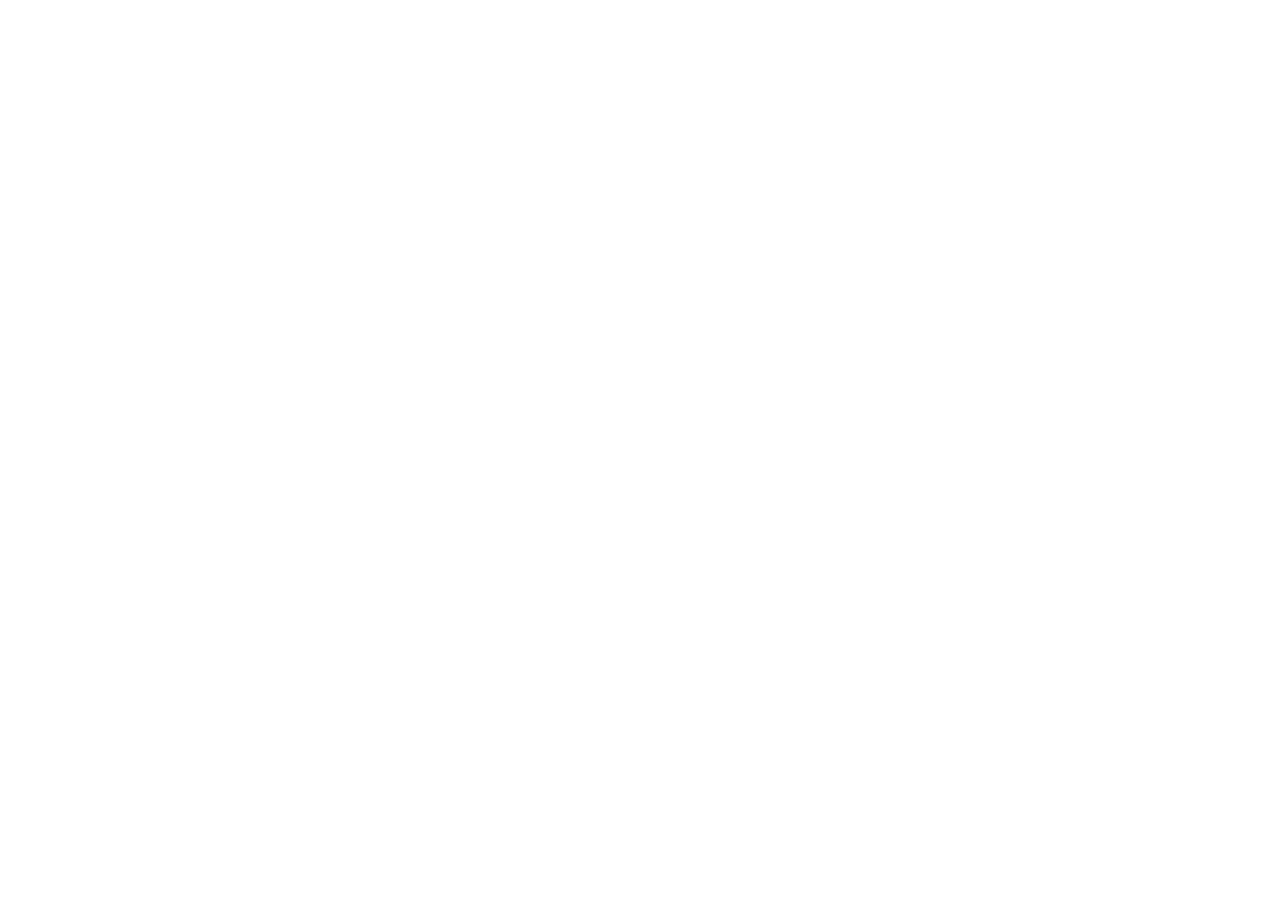
==== culture.html @ 59ae93e3 "JapaneseTourist" ====
<!doctype html>
<html lang="en">
  <head>
    <meta charset="UTF-8" />
    <meta name="viewport" content="width=device-width, initial-scale=1.0" />
    <title>JapaneseTourist || Japanese Culture</title>
  </head>
  <body></body>
</html>
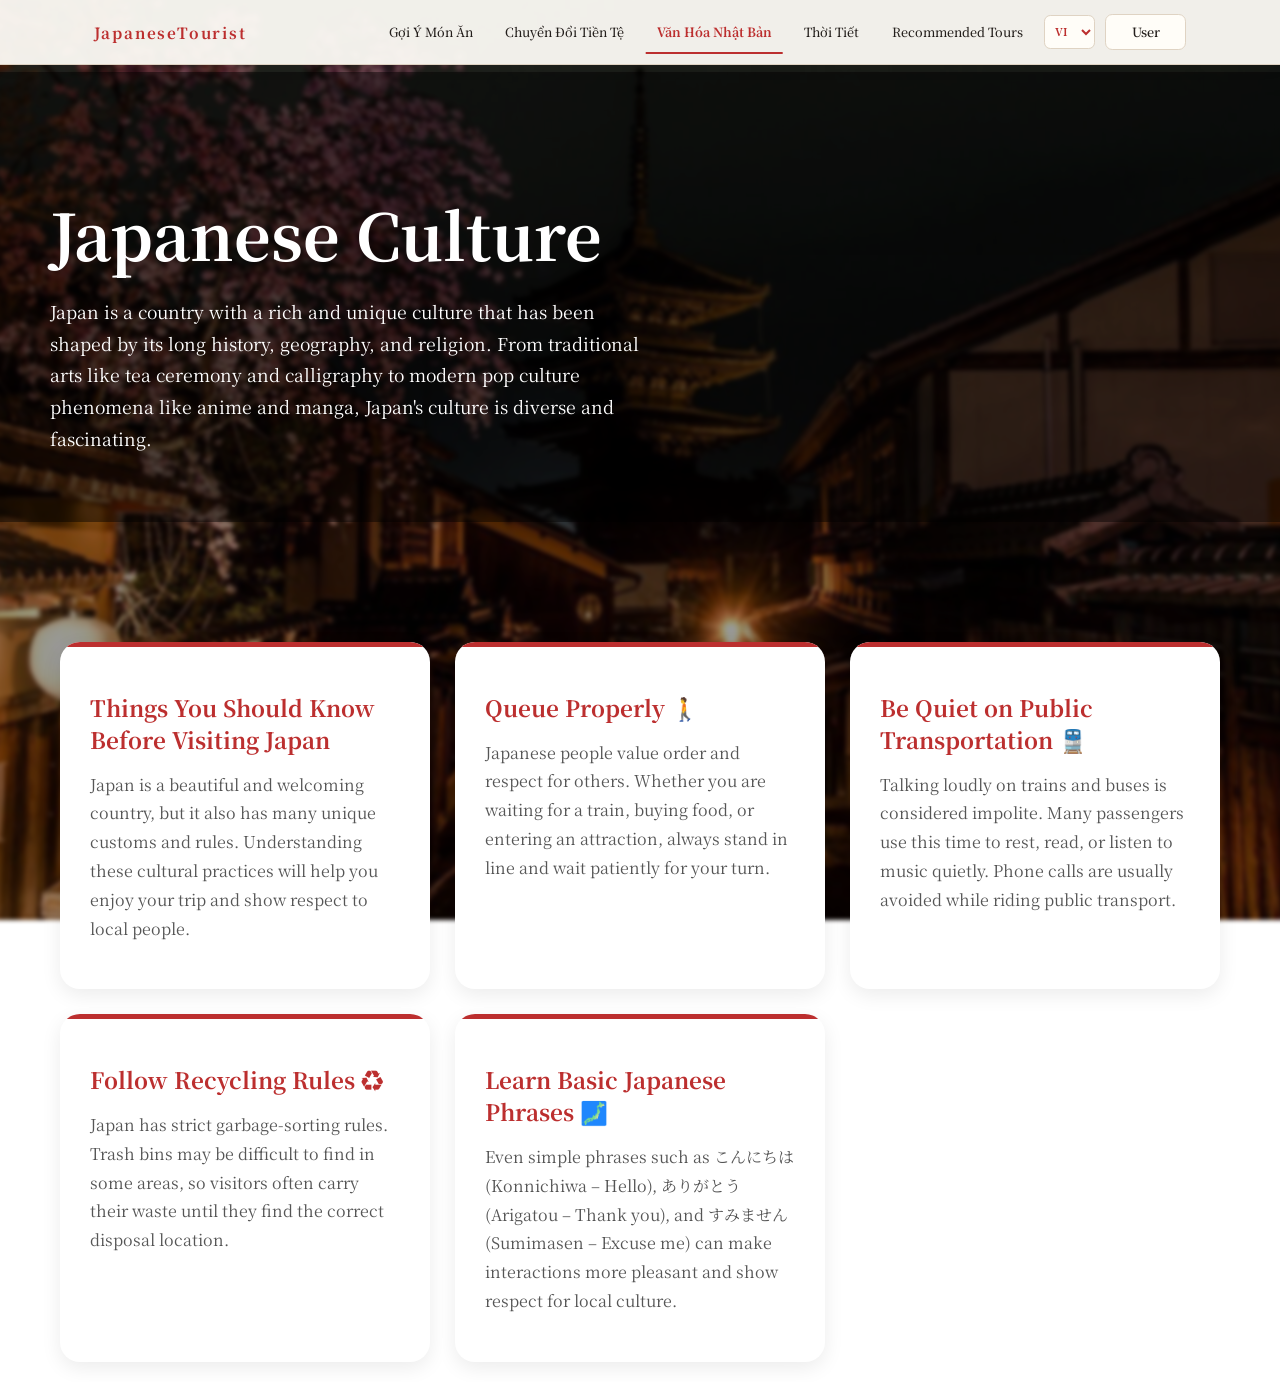
==== commit 225ae185: "JapaneseTourist" ====
--- a/culture.html
+++ b/culture.html
@@ -4,6 +4,152 @@
     <meta charset="UTF-8" />
     <meta name="viewport" content="width=device-width, initial-scale=1.0" />
     <title>JapaneseTourist || Japanese Culture</title>
+    <link rel="stylesheet" href="css/style.css" />
+    <link rel="stylesheet" href="css/culture.css" />
   </head>
-  <body></body>
+  <body>
+    <nav>
+      <a class="brand" href="index.html">JapaneseTourist</a>
+      <a class="btn1" href="food.html" id="foodRcm" data-translate="foodRcm"
+        >Food Recommendations</a
+      >
+      <a
+        class="btn1"
+        href="currency.html"
+        id="currencyBtn"
+        data-translate="currencyBtn"
+        >Currency Converter</a
+      >
+      <a
+        class="btn1"
+        href="culture.html"
+        id="cultureBtn"
+        data-translate="cultureBtn"
+        >Japanese Culture</a
+      >
+      <a
+        class="btn1"
+        href="weather.html"
+        id="weatherBtn"
+        data-translate="weatherBtn"
+        >Weather</a
+      >
+
+      <a
+        class="btn1"
+        href="recommended.html"
+        id="rcmBtn"
+        data-translate="rcmBtn"
+        >Recommended Tours</a
+      >
+
+      <label class="language-picker" for="language-select">
+        <span class="sr-only">Chọn ngôn ngữ</span>
+        <select id="language-select" aria-label="Chọn ngôn ngữ">
+          <option value="vi">VI</option>
+          <option value="ja">JP</option>
+          <option value="en">EN</option>
+        </select>
+      </label>
+
+      <div class="user-menu">
+        <div class="user" id="currentUser">User</div>
+
+        <button id="logoutBtn" style="display: none">Đăng xuất</button>
+      </div>
+    </nav>
+    <div class="culture-opn">
+      <video autoplay muted loop playsinline>
+        <source src="css/culture.mp4" type="video/mp4" />
+      </video>
+      <div class="opn-content">
+        <h1 data-translate="cultureTitle">Japanese Culture</h1>
+        <p data-translate="cultureDescription">
+          Japan is a country with a rich and unique culture that has been shaped
+          by its long history, geography, and religion. From traditional arts
+          like tea ceremony and calligraphy to modern pop culture phenomena like
+          anime and manga, Japan's culture is diverse and fascinating.
+        </p>
+      </div>
+    </div>
+    <section class="culture">
+      <div class="fact">
+        <h1 data-translate="cultureH1">
+          Things You Should Know Before Visiting Japan
+        </h1>
+        <p data-translate="cultureP1">
+          Japan is a beautiful and welcoming country, but it also has many
+          unique customs and rules. Understanding these cultural practices will
+          help you enjoy your trip and show respect to local people.
+        </p>
+      </div>
+      <div class="fact">
+        <h1 data-translate="cultureH2">Queue Properly 🚶</h1>
+        <p data-translate="cultureP2">
+          Japanese people value order and respect for others. Whether you are
+          waiting for a train, buying food, or entering an attraction, always
+          stand in line and wait patiently for your turn.
+        </p>
+      </div>
+      <div class="fact">
+        <h1 data-translate="cultureH2">Be Quiet on Public Transportation 🚆</h1>
+        <p data-translate="cultureP2">
+          Talking loudly on trains and buses is considered impolite. Many
+          passengers use this time to rest, read, or listen to music quietly.
+          Phone calls are usually avoided while riding public transport.
+        </p>
+      </div>
+      <div class="fact">
+        <h1 data-translate="cultureH2">Follow Recycling Rules ♻️</h1>
+        <p data-translate="cultureP2">
+          Japan has strict garbage-sorting rules. Trash bins may be difficult to
+          find in some areas, so visitors often carry their waste until they
+          find the correct disposal location.
+        </p>
+      </div>
+      <div class="fact">
+        <h1 data-translate="cultureH2">Learn Basic Japanese Phrases 🗾</h1>
+        <p data-translate="cultureP2">
+          Even simple phrases such as こんにちは (Konnichiwa – Hello),
+          ありがとう (Arigatou – Thank you), and すみません (Sumimasen – Excuse
+          me) can make interactions more pleasant and show respect for local
+          culture.
+        </p>
+      </div>
+    </section>
+    <script src="js/index.js" defer></script>
+    <script>
+      // Chatbase integration
+      (function () {
+        if (!window.chatbase || window.chatbase("getState") !== "initialized") {
+          window.chatbase = (...args) => {
+            if (!window.chatbase.q) {
+              window.chatbase.q = [];
+            }
+            window.chatbase.q.push(args);
+          };
+          window.chatbase = new Proxy(window.chatbase, {
+            get(target, prop) {
+              if (prop === "q") {
+                return target.q;
+              }
+              return (...args) => target(prop, ...args);
+            },
+          });
+        }
+        const onLoad = function () {
+          const script = document.createElement("script");
+          script.src = "https://www.chatbase.co/embed.min.js";
+          script.id = "hIOf2tFVbfiV8sf3uTkmO";
+          script.domain = "www.chatbase.co";
+          document.body.appendChild(script);
+        };
+        if (document.readyState === "complete") {
+          onLoad();
+        } else {
+          window.addEventListener("load", onLoad);
+        }
+      })();
+    </script>
+  </body>
 </html>
--- a/css/style.css
+++ b/css/style.css
@@ -0,0 +1,266 @@
+@import url('https://fonts.googleapis.com/css2?family=Be+Vietnam+Pro:wght@400;500;600;700&family=Noto+Serif+JP:wght@600;700&display=swap');
+
+:root {
+  --vermillion: #bc2f2f;
+  --vermillion-dark: #922323;
+  --background: #f5efe5;
+  --surface: #fffdf8;
+  --surface-light: #faf4e9;
+  --text: #241f1c;
+  --muted: #746b63;
+  --line: #dfd3c3;
+  
+}
+
+* {
+  box-sizing: border-box;
+}
+
+html {
+  min-height: 100%;
+  scroll-padding-top: 90px;
+}
+
+body {
+  min-width: 320px;
+  min-height: 100vh;
+  zoom: 100%;
+  margin: 0;
+  display: block;
+  padding: 72px 0 0;
+  font-family: 'Noto Serif JP', serif;
+  position: relative;
+  overflow-x: hidden;
+  overflow-y: auto;
+}
+
+body::before {
+  content: "";
+  position: fixed;
+  inset: -20px;
+  z-index: -1;
+  background: url("background3.jpg") center / 100% 100% no-repeat;
+  filter: blur(2px) brightness(0.6);
+
+}
+
+
+
+nav {
+  position: fixed;
+  z-index: 4;
+  top: 0;
+  right: 0;
+  left: 0;
+  height: 72px;
+  display: flex;
+  align-items: center;
+  gap: 12px;
+  padding: 0 104px;
+  border-bottom: 1px solid var(--line);
+  background: rgba(255, 253, 248, 0.94);
+  box-shadow: 0 3px 18px rgba(87, 59, 39, 0.06);
+  zoom:90%;
+}
+
+nav .brand {
+  margin: 0 auto 0 0;
+  color: var(--vermillion);
+  font-family: 'Noto Serif JP', serif;
+  font-size: 17px;
+  font-weight: 700;
+  letter-spacing: 2px;
+    margin-right: auto;
+  text-decoration: none;
+}
+
+nav .btn {
+  display: inline-flex;
+  align-items: center;
+  justify-content: center;
+  min-height: 38px;
+  padding: 0 16px;
+  border: 1px solid var(--line);
+  border-radius: 7px;
+  cursor: pointer;
+  background: transparent;
+  color: var(--text);
+  font: inherit;
+  font-size: 13px;
+  font-weight: 500;
+  text-decoration: none;
+}
+
+nav .btn:last-child, nav .btn:hover {
+  border-color: var(--vermillion);
+  background: var(--vermillion);
+  color: #fff;
+}
+
+nav .btn1 {
+  position: relative;
+
+  text-decoration: none;
+  color: var(--text);
+
+  font-size: 14px;
+  font-weight: 500;
+
+  padding: 8px 12px;
+
+  transition: 0.3s;
+}
+
+nav .btn1:hover {
+  color: var(--vermillion);
+}
+
+nav .btn1::after {
+  content: "";
+
+  position: absolute;
+
+  left: 50%;
+  bottom: -6px;
+
+  width: 0;
+  height: 2px;
+
+  background: var(--vermillion);
+
+  transform: translateX(-50%);
+
+  transition: 0.3s;
+}
+
+nav .btn1:hover::after {
+  width: 70%;
+}
+
+.language-picker select {
+  min-height: 38px;
+  padding: 0 8px;
+  border: 1px solid var(--line);
+  border-radius: 7px;
+  outline: none;
+  cursor: pointer;
+  background: var(--surface);
+  color: var(--vermillion);
+  font: inherit;
+  font-size: 12px;
+  font-weight: 700;
+}
+
+.language-picker select:focus {
+  border-color: var(--vermillion);
+  box-shadow: 0 0 0 3px rgba(188, 47, 47, 0.14);
+}
+
+.sr-only {
+  position: absolute;
+  width: 1px;
+  height: 1px;
+  padding: 0;
+  margin: -1px;
+  overflow: hidden;
+  clip: rect(0, 0, 0, 0);
+  white-space: nowrap;
+  border: 0;
+}
+
+.footer {
+  padding: 12px 0;
+  position: relative;
+  bottom: 0;
+  left: 0;
+  width: 100%;
+  min-height: 100px;
+  background-color: var(--surface);
+  color: var(--vermillion);
+  display: flex;
+  flex-direction: column;
+  align-items: center;
+  justify-content: center;
+  gap: 6px;
+  font-size: 12px;
+ box-shadow: 0 -10px 30px rgba(0, 0, 0, 0.12);
+  z-index: 3;
+}
+
+.footer a {
+  color: var(--light-vermillion);
+  text-decoration: none;
+  transition: color 160ms ease;
+  display:flex
+}
+
+.footer-icons {
+  display: flex;
+  gap: 10px;
+  align-items: center;
+
+}
+
+/* Nút logout bên cạnh user */
+.user-menu {
+  display: flex;
+  align-items: center;
+  gap: 10px;
+}
+
+
+#logoutBtn:last-child{
+  border-color: var(--vermillion);
+  background: var(--vermillion);
+  color: #fff;
+}
+
+#logoutBtn {
+  display: inline-flex;
+  align-items: center;
+  justify-content: center;
+  min-height: 38px;
+  padding: 0 16px;
+  border: 1px solid var(--vermillion);
+  border-radius: 7px;
+  cursor: pointer;
+  font: inherit;
+  font-size: 13px;
+  font-weight: 500;
+  text-decoration: none;
+}
+
+.user {
+  display: flex;
+  align-items: center;
+  justify-content: center;
+
+  min-width: 90px;
+  height: 40px;
+
+  padding: 0 16px;
+
+  border: 1px solid var(--line);
+  border-radius: 8px;
+
+  background: var(--surface);
+  color: var(--text);
+
+  font-size: 14px;
+  font-weight: 600;
+
+  cursor: pointer;
+
+  transition: all 0.2s ease;
+}
+
+.user:hover {
+  border-color: var(--vermillion);
+  color: var(--vermillion);
+
+  transform: translateY(-2px);
+}
+
+.user:active {
+  transform: translateY(0);
+}
--- a/css/culture.css
+++ b/css/culture.css
@@ -0,0 +1,161 @@
+#cultureBtn  {
+  color: var(--vermillion);
+  font-weight: 700;
+  position: relative;
+}
+
+#cultureBtn::after {
+  content: "";
+  position: absolute;
+  left: 50%;
+  bottom: -6px;
+  width: 100%;
+  height: 2px;
+  background: var(--vermillion);
+  transform: translateX(-50%);
+}
+
+
+/*  MAIN SECTION  */
+
+.culture {
+  max-width: 1200px;
+  margin: 120px auto 50px;
+  padding: 0 20px;
+
+  display: grid;
+  grid-template-columns: repeat(auto-fit, minmax(350px, 1fr));
+  gap: 25px;
+    grid-column: 1 / -1; /* chiếm hết các cột */
+  margin-bottom: 20px;
+}
+
+/*  HERO  */
+.culture-opn {
+  grid-column: 1 / -1;
+
+  position: relative;
+  height: 450px; /* thay vì 100vh */
+
+  overflow: hidden;
+
+  display: flex;
+  align-items: flex-end; /* đưa chữ xuống dưới */
+  
+}
+
+.culture-opn video {
+  position: absolute;
+  inset: 0;
+  object-fit: cover;
+  width: 100%;
+    height: 100%;
+}
+
+.overlay {
+  position: absolute;
+  inset: 0;
+
+  background: rgba(0, 0, 0, 0.4);
+}
+.opn-content {
+  position: relative;
+  z-index: 2;
+
+  color: white;
+
+  padding: 50px;
+  text-align: left;
+
+  max-width: 700px;
+}
+
+.opn-content h1 {
+  font-size: 4rem;
+  margin-bottom: 15px;
+}
+
+.opn-content p {
+  font-size: 1.1rem;
+  line-height: 1.8;
+}
+
+.culture-opn::before {
+  content: "";
+
+  position: absolute;
+  inset: 0;
+
+  background: rgba(0, 0, 0, 0.45);
+
+  z-index: 1;
+}
+/*  FACT CARDS  */
+
+.fact {
+  background: white;
+
+  padding: 30px;
+  border-radius: 20px;
+
+  box-shadow: 0 6px 20px rgba(0, 0, 0, 0.08);
+
+  transition: all 0.3s ease;
+  position: relative;
+  overflow: hidden;
+}
+
+.fact:hover {
+  transform: translateY(-8px);
+
+  box-shadow: 0 12px 30px rgba(0, 0, 0, 0.12);
+}
+
+/* thanh đỏ phía trên card */
+
+.fact::before {
+  content: "";
+
+  position: absolute;
+  top: 0;
+  left: 0;
+
+  width: 100%;
+  height: 5px;
+
+  background: var(--vermillion);
+}
+
+/*  TITLES  */
+
+.fact h1 {
+  font-size: 1.4rem;
+  margin-bottom: 15px;
+
+  color: var(--vermillion);
+}
+
+/* TEXT */
+
+.fact p {
+  color: #555;
+  line-height: 1.8;
+}
+
+@media (max-width: 768px) {
+  .culture {
+    grid-template-columns: 1fr;
+  }
+
+  .culture-opn {
+    padding: 30px;
+  }
+
+  .culture-opn h1 {
+    font-size: 2.2rem;
+  }
+
+  .fact h1 {
+    font-size: 1.2rem;
+  }
+}
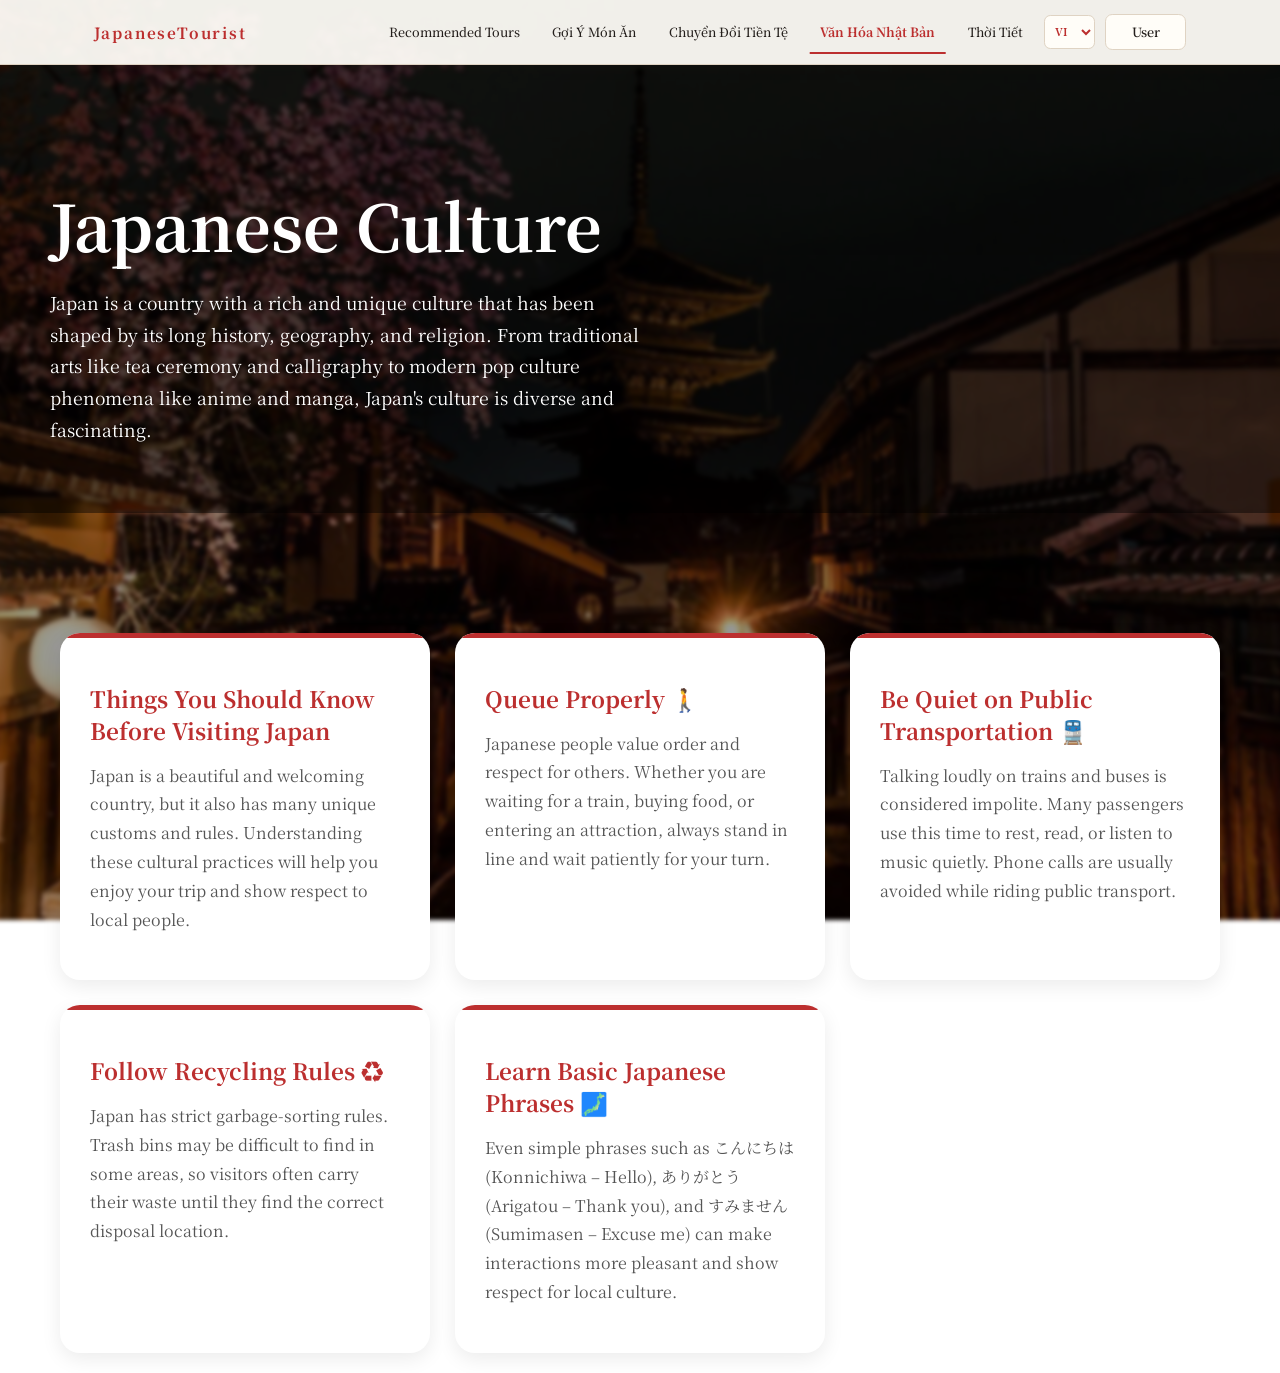
==== commit 2699faa8: "JapaneseTourist" ====
--- a/culture.html
+++ b/culture.html
@@ -10,6 +10,14 @@
   <body>
     <nav>
       <a class="brand" href="index.html">JapaneseTourist</a>
+      <a
+        class="btn1"
+        href="recommended.html"
+        id="rcmBtn"
+        data-translate="rcmBtn"
+        >Recommended Tours</a
+      >
+
       <a class="btn1" href="food.html" id="foodRcm" data-translate="foodRcm"
         >Food Recommendations</a
       >
@@ -33,14 +41,6 @@
         id="weatherBtn"
         data-translate="weatherBtn"
         >Weather</a
-      >
-
-      <a
-        class="btn1"
-        href="recommended.html"
-        id="rcmBtn"
-        data-translate="rcmBtn"
-        >Recommended Tours</a
       >
 
       <label class="language-picker" for="language-select">
--- a/css/style.css
+++ b/css/style.css
@@ -27,7 +27,7 @@
   zoom: 100%;
   margin: 0;
   display: block;
-  padding: 72px 0 0;
+  padding: 63px 0 0;
   font-family: 'Noto Serif JP', serif;
   position: relative;
   overflow-x: hidden;
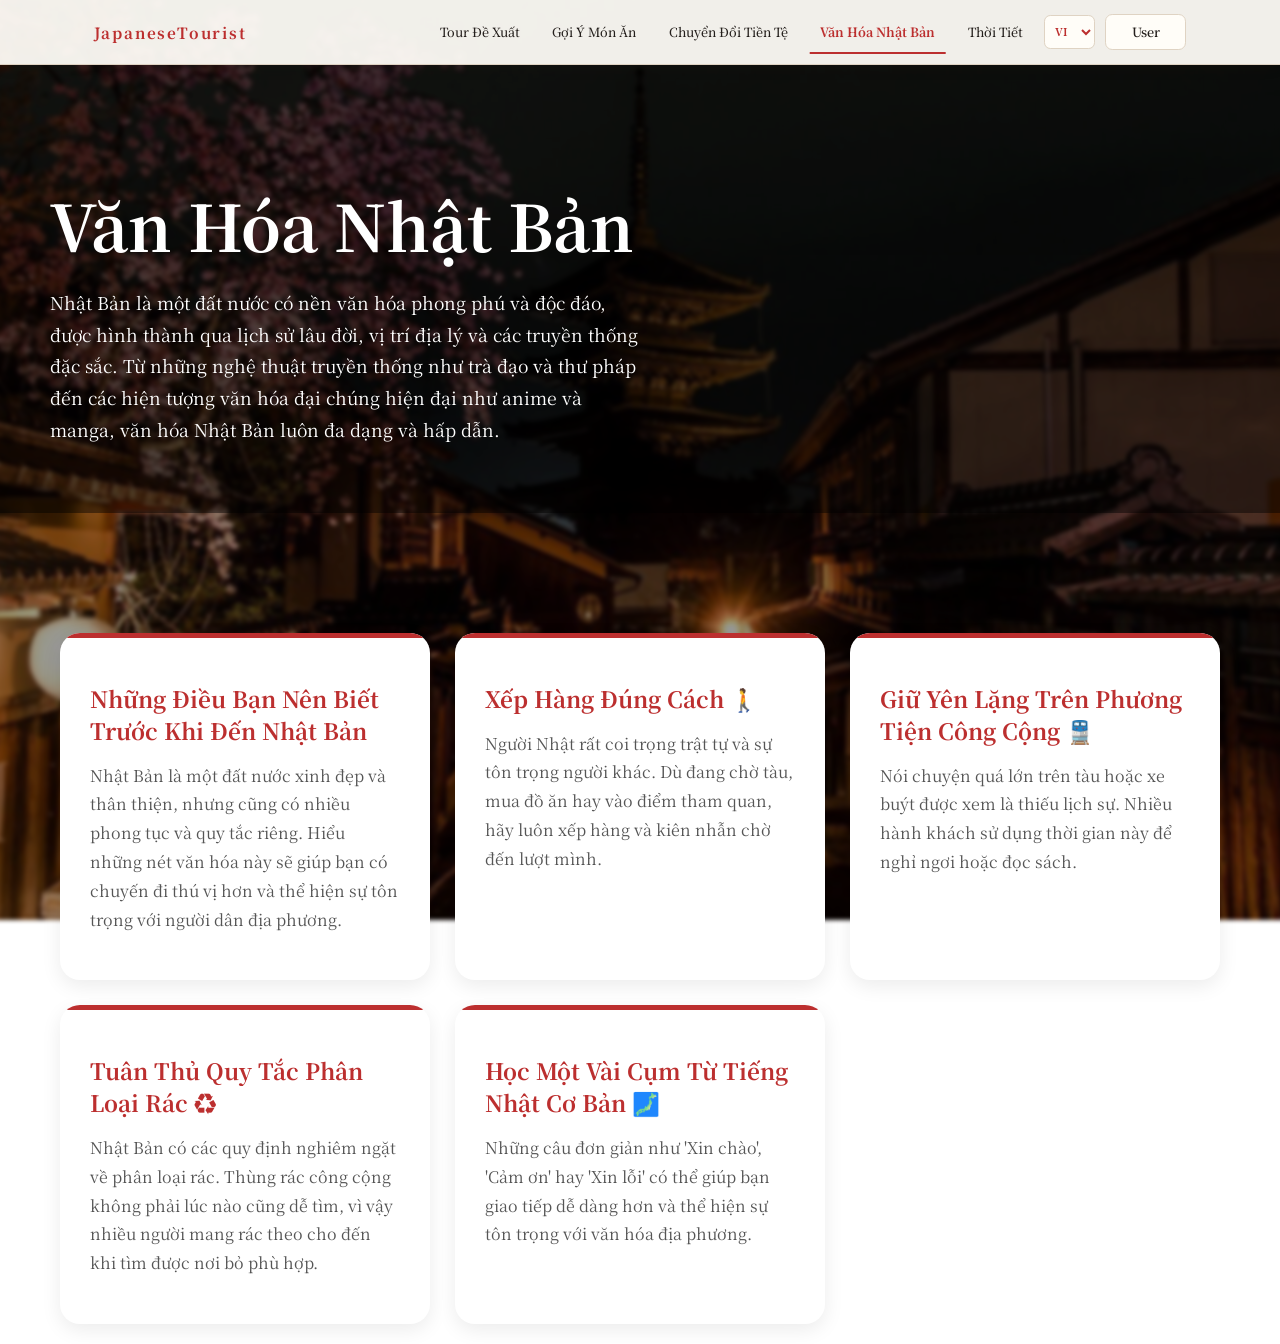
==== commit c9c2f8c6: "JapaneseTourist" ====
--- a/culture.html
+++ b/culture.html
@@ -92,24 +92,24 @@
         </p>
       </div>
       <div class="fact">
-        <h1 data-translate="cultureH2">Be Quiet on Public Transportation 🚆</h1>
-        <p data-translate="cultureP2">
+        <h1 data-translate="cultureH3">Be Quiet on Public Transportation 🚆</h1>
+        <p data-translate="cultureP3">
           Talking loudly on trains and buses is considered impolite. Many
           passengers use this time to rest, read, or listen to music quietly.
           Phone calls are usually avoided while riding public transport.
         </p>
       </div>
       <div class="fact">
-        <h1 data-translate="cultureH2">Follow Recycling Rules ♻️</h1>
-        <p data-translate="cultureP2">
+        <h1 data-translate="cultureH4">Follow Recycling Rules ♻️</h1>
+        <p data-translate="cultureP4">
           Japan has strict garbage-sorting rules. Trash bins may be difficult to
           find in some areas, so visitors often carry their waste until they
           find the correct disposal location.
         </p>
       </div>
       <div class="fact">
-        <h1 data-translate="cultureH2">Learn Basic Japanese Phrases 🗾</h1>
-        <p data-translate="cultureP2">
+        <h1 data-translate="cultureH5">Learn Basic Japanese Phrases 🗾</h1>
+        <p data-translate="cultureP5">
           Even simple phrases such as こんにちは (Konnichiwa – Hello),
           ありがとう (Arigatou – Thank you), and すみません (Sumimasen – Excuse
           me) can make interactions more pleasant and show respect for local
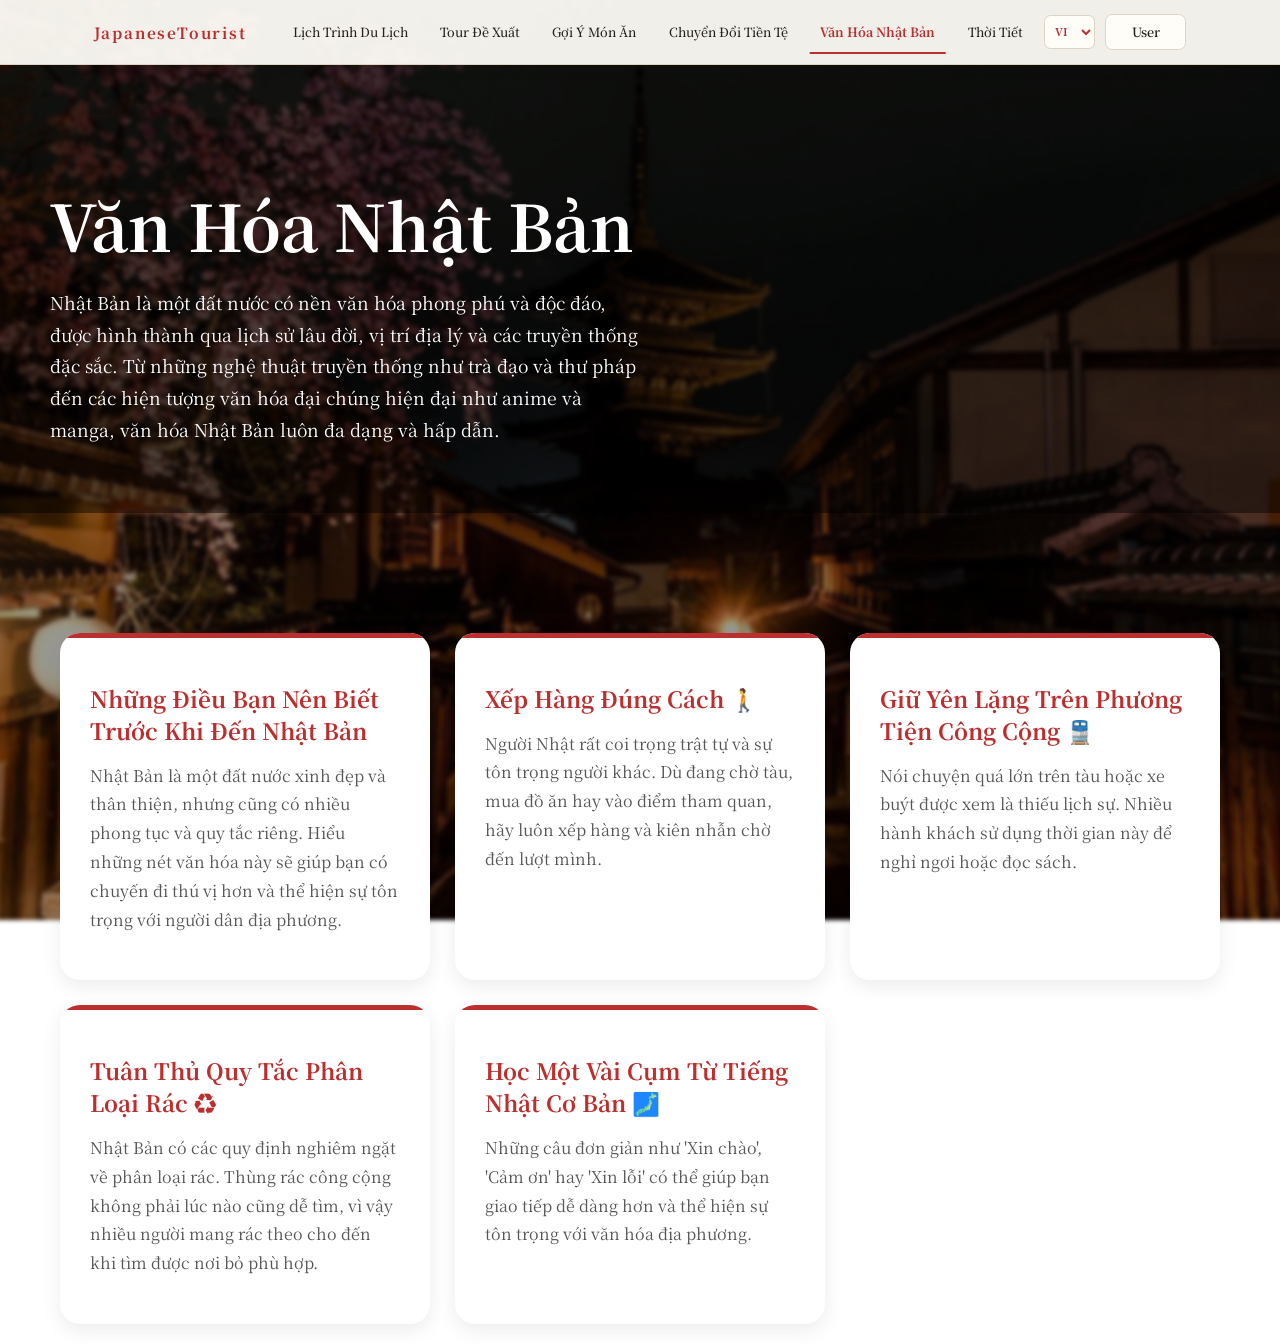
==== commit 46d36a8d: "JapaneseTourist" ====
--- a/culture.html
+++ b/culture.html
@@ -10,6 +10,15 @@
   <body>
     <nav>
       <a class="brand" href="index.html">JapaneseTourist</a>
+
+      <a
+        class="btn1"
+        href="itinerary.html"
+        id="itiBtnBtn"
+        data-translate="itinerary"
+        >Itinerary Tour</a
+      >
+
       <a
         class="btn1"
         href="recommended.html"
--- a/css/style.css
+++ b/css/style.css
@@ -17,13 +17,13 @@
 }
 
 html {
-  min-height: 100%;
+  min-height:   100%;
   scroll-padding-top: 90px;
 }
 
 body {
   min-width: 320px;
-  min-height: 100vh;
+  min-height: 10px;
   zoom: 100%;
   margin: 0;
   display: block;
